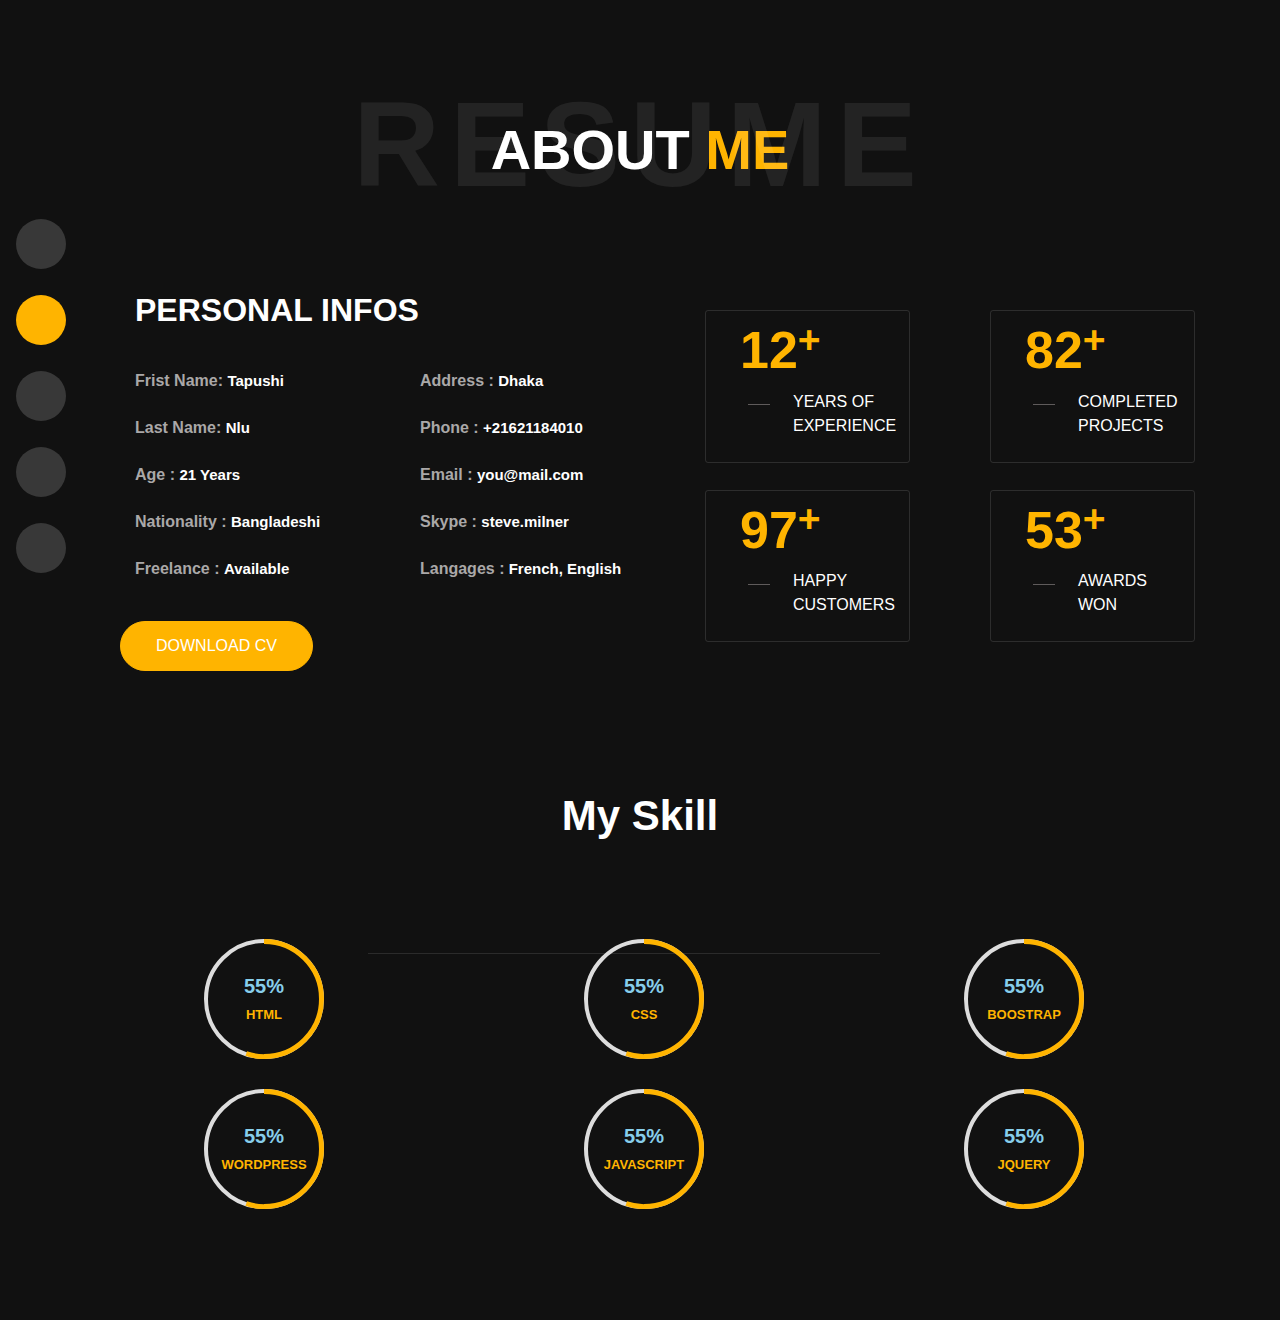
==== about.html @ 579e6ef4 "first commit" ====
<!DOCTYPE html>
<html lang="en">
<head>
   <!-- Required meta tags -->
   <meta charset="utf-8">
   <meta name="viewport" content="width=device-width, initial-scale=1, shrink-to-fit=no">
   <!-- Bootstrap CSS -->
   <link rel="stylesheet" href="https://maxcdn.bootstrapcdn.com/bootstrap/4.0.0/css/bootstrap.min.css">
       <!--wow js/animate.min. css-->

       <link rel="stylesheet" href="assets/css/circle.css">
   <link rel="stylesheet" href="assets/css/style.css">
   <link rel="stylesheet" href="assets/css/main.css">
   <title>About</title>
</head>
<body>

        <!--================Header Menu Area =================-->
        <header class="header_area home_menu">
            <div class="main_menu">
                <div class="col-md-12 d-lg-none d-xl-none">
                    <nav class="navbar navbar-expand-lg navbar-light">
                        <div class="container box_1620">
                            <!-- Brand and toggle get grouped for better mobile display -->
                            <a class="navbar-brand logo_h" href="index.html"><img src="img/logo.png" alt=""></a>
                            <button class="navbar-toggler" type="button" data-toggle="collapse" data-target="#navbarSupportedContent" aria-controls="navbarSupportedContent" aria-expanded="false" aria-label="Toggle navigation">
                                <i class="fa fa-bars" aria-hidden="true"></i>
                            </button>
                            <!-- Collect the nav links, forms, and other content for toggling -->
                            <div class="collapse navbar-collapse offset" id="navbarSupportedContent">
                                <ul class="nav navbar-nav menu_nav ml-auto">
                                    <li class="nav-item"><a class="nav-link" href="index.html">Home</a></li> 
                                    <li class="nav-item active"><a class="nav-link" href="about.html">About</a></li> 
                                    <li class="nav-item"><a class="nav-link" href="contact.html">contact</a>

                                    <li class="nav-item"><a class="nav-link" href="portfolio.html">portfolio</a></li>
                                    <li class="nav-item"><a class="nav-link" href="blog.html">blog</a></li>
                                </ul>
                                <ul class="nav navbar-nav navbar-right">
                                    <li class="nav-item"><a href="#" class="search"><i class="lnr lnr-magnifier"></i></a></li>
                                </ul>
                            </div> 
                        </div>
                    </nav>
                </div>

            </div>
        </header>
        <!--================Header Menu Area =================-->


<section class="main">
    <div class="row">
<div class="col-md-2 d-none d-lg-block  d-xl-block">
    <nav class="navbar navbar-expand-lg navbar-light">
        <div class="collapse navbar-collapse" id="navbarNav">
            <button class="navbar-toggler" type="button" data-toggle="collapse" data-target="#navbarNav" aria-controls="navbarNav" aria-expanded="false" aria-label="Toggle navigation">

                <i class="fa fa-bars" aria-hidden="true"></i>
              </button>
            <div class="benner-end">

                <ul>
                    <li><a href="index.html"><i class="fa fa-home" aria-hidden="true"></i><h2>Home</h2></a></li>
                </ul>
                <ul>
                    <li class="active"><a href="about.html"><i class="fa fa-user" aria-hidden="true"></i><h2>About</h2></a></li>
                </ul>
                <ul>
                    <li><a href="portfolio.html"><i class="fa fa-briefcase" aria-hidden="true"></i></i><h2>Portfolio</h2></a></li>
                </ul>
                <ul>
                    <li><a href="contact.html"><i class="fa fa-envelope-open" aria-hidden="true"></i><h2>Contact</h2></a></li>
                </ul>
                <ul>
                    <li><a href="blog.html"><i class="fa fa-comments" aria-hidden="true"></i></i><h2>Blog</h2></a></li>
                </ul>
            </div>
        </div>
      </nav>
</div>


    </div>
</section>

<section id="about-section">
    <div class="container">
        <div class="row">
            <div class="col-md-12 text-center">
                <div class="about-heading">
                    <h1>
                        RESUME
                    </h1>
                    <h2>ABOUT <span>ME</span></h2>
                </div>
            </div>
                <div class="col-12 col-lg-5 col-xl-6">

                    <h2 class="infos">PERSONAL INFOS</h2>
                    <div class="row">
                        <div class="col-6 col-sm-6">
                            <div class="details">
                               <ul>
                                   <li><p>Frist Name: <span class="title">Tapushi</span></p></li>
                               </ul> 
                               <ul>
                                <li><p>Last Name: <span class="title">Nlu</span></p></li>
                               </ul> 
                            <ul>
                                <li><p>Age :  <span class="title">21 Years</span></p></li>
                            </ul> 
                            <ul>
                                <li><p>Nationality :  <span class="title">Bangladeshi</span></p></li>
                            </ul> 
                            <ul>
                                <li><p>Freelance :  <span class="title">Available</span></p></li>
                            </ul> 
                            </div>
                        </div>
                        <div class="col-6 col-sm-6">
                            <div class="details">
                               <ul>
                                   <li><p>Address : <span class="title">Dhaka</span></p></li>
                               </ul> 
                               <ul>
                                <li><p>Phone : <span class="title">+21621184010</span></p></li>
                               </ul> 
                            <ul>
                                <li><p>Email : <span class="title">you@mail.com</span></p></li>
                            </ul> 
                            <ul>
                                <li><p>Skype :  <span class="title">steve.milner</span></p></li>
                            </ul> 
                            <ul>
                                <li><p>Langages :<span class="title"> French, English</span></p></li>
                            </ul>  
                            </div>
                        </div>
                        <div class="btnm">
                            <button class="btn btn-info">DOWNLOAD CV</button>
                        </div>


                    </div>

                </div>






                <div class="col-12 col-lg-7 col-xl-6 mt-5 mt-lg-0">

                    <div class="row">
                        <div class="col-6">
                            <div class="details1">
                                <h3>12 <span><sup>+</sup></span> </h3>
                                <p>YEARS OF <br>
                                    EXPERIENCE</p>
                            </div>
                            <div class="details1">
                                <h3>97 <span><sup>+</sup></span> </h3>
                                <p>HAPPY <br>
                                    CUSTOMERS</p>
                            </div>
                        </div>
                        <div class="col-6">
                            <div class="details1">
                                <h3>82 <span><sup>+</sup></span> </h3>
                                <p>COMPLETED <br>
                                    PROJECTS</p>
                            </div>
                            <div class="details1">
                                <h3>53 <span><sup>+</sup></span> </h3>
                                <p>AWARDS <br>
                                    WON</p>
                            </div>
                        </div>
                    </div>

                </div>
              
        </div>
    </div>
</section>

<!--circularjs section-->
<section class="circularjs">
    <div class="container">
      <div class="row">
        <div class="col-md-12 text-center">
          <div class="tittle-h2">
            <h2>My Skill</h2>
          </div>
        </div>
            <div class="col-md-4 col-4">
              <div class="circularjs-inner">
                  <div class="circlebar" data-circle-startTime=0 data-circle-maxValue="90"
                   data-circle-dialWidth=5 data-circle-size="120px" data-circle-type="progress">
                      <div class="loader-bg">
                          <div class="text"></div>
                          <h1>HTML</h1>
                      </div>
                  </div>
              </div>
            </div>  
          <div class="col-md-4 col-4">
              <div class="circularjs-inner">
                  <div class="circlebar" data-circle-startTime=0 data-circle-maxValue="85"
                   data-circle-dialWidth=5 data-circle-size="120px" data-circle-type="progress" data-circle-skin="blue">
                      <div class="loader-bg">
                          <div class="text"></div>
                          <h1>CSS</h1>
                      </div>
                  </div>
              </div>
          </div>
          <div class="col-md-4 col-4">
              <div class="circularjs-inner">
                  <div class="circlebar" data-circle-startTime=0 data-circle-maxValue="93"
                   data-circle-dialWidth=5 data-circle-size="120px" data-circle-type="progress" data-circle-skin="green">
                      <div class="loader-bg">
                          <div class="text"></div>
                          <h1>BOOSTRAP</h1>
                      </div>
                  </div>
              </div>
          </div>

            <div class="col-md-4 col-4">
              <div class="circularjs-inner">
                  <div class="circlebar" data-circle-startTime=0 data-circle-maxValue="95"
                   data-circle-dialWidth=5 data-circle-size="120px" data-circle-type="progress">
                      <div class="loader-bg">
                          <div class="text"></div>
                          <h1>WORDPRESS</h1>
                      </div>
                  </div>
              </div>
            </div>  
          <div class="col-md-4 col-4">
              <div class="circularjs-inner">
                  <div class="circlebar" data-circle-startTime=0 data-circle-maxValue="85"
                   data-circle-dialWidth=5 data-circle-size="120px" data-circle-type="progress" data-circle-skin="blue">
                      <div class="loader-bg">
                          <div class="text"></div>
                          <h1>JAVASCRIPT</h1>
                      </div>
                  </div>
              </div>
          </div>
          <div class="col-md-4 col-4">
              <div class="circularjs-inner">
                  <div class="circlebar" data-circle-startTime=0 data-circle-maxValue="75"
                   data-circle-dialWidth=5 data-circle-size="120px" data-circle-type="progress" data-circle-skin="green">
                      <div class="loader-bg">
                          <div class="text"></div>
                          <h1>JQUERY</h1>
                      </div>
                  </div>
              </div>
          </div>
        </div>  
    </div>
  </section>
  <!--circularjs section-->










<script src="https://code.jquery.com/jquery-3.2.1.slim.min.js"></script>
<script src="https://cdnjs.cloudflare.com/ajax/libs/popper.js/1.12.9/umd/popper.min.js"></script>
<script src="https://maxcdn.bootstrapcdn.com/bootstrap/4.0.0/js/bootstrap.min.js"></script>
<script src="https://kit.fontawesome.com/362a8862fb.js"></script> 
<script src="assets/js/circle.js"></script>
<script>
  $(document).ready(function() {
      $(".circlebar").Circlebar({
          maxValue: 20,
          fontColor: "#000",
          fontSize: "14px",
          triggerPercentage: true,
      });
  });
</script>

</body>
</html>
---- assets/css/circle.css ----
.loader {
    position: relative;
    float:left;
    user-select: none;
    box-sizing: border-box;
    width: 250px;
    height: 250px;
}
.loader-bg {
    width: 100%;
    height: 100%;
    border-radius: 50%;
    box-sizing: border-box;
    display: flex;
    align-items: center;
    justify-content: center;
}
.spinner-holder-one {
    position: absolute;
    top:0;
    left:0;
    overflow: hidden;
    width: 50%;
    height: 50%;
    background: transparent;
    box-sizing: border-box;
}
.spinner-holder-two {
    position: absolute;
    top:0;
    left:0;
    overflow: hidden;
    width: 100%;
    height: 100%;
    background: transparent;
    box-sizing: border-box;
}
.loader-spinner {
    width: 200%;
    height: 200%;
    border-radius: 50%;
	border: 5px solid#FFB400;
    box-sizing: border-box;
}  
  .animate-0-25-a {
    transform: rotate(90deg);
    transform-origin: 100% 100%;
}
.animate-0-25-b {
    transform: rotate(-90deg);
    transform-origin: 100% 100%;
}
.animate-25-50-a {
    transform: rotate(180deg);
    transform-origin: 100% 100%;
}
.animate-25-50-b {
    transform: rotate(-90deg);
    transform-origin: 100% 100%;
}
.animate-50-75-a {
    transform: rotate(270deg);
    transform-origin: 100% 100%;
}
.animate-50-75-b {
    transform: rotate(-90deg);
    transform-origin:100% 100%;
}
.animate-75-100-a {
    transform: rotate(0deg);
    transform-origin: 100% 100%;
}
.animate-75-100-b {
    transform: rotate(-90deg);
    transform-origin: 100% 100%;
}
.text {
    text-align: center;
    font-size: 20px;
    color: rgb(135, 206, 235);
    font-weight: bold;
    margin-top: -26px;
}
---- assets/css/style.css ----
* {
  margin: 0;
  padding: 0;
}
body {
  background: #111111;
}

.ml-auto,
.mx-auto {
  background: #ffb400;
  text-align: center;
}
.navbar-light .navbar-nav .active {
  color: #111111;
}
.navbar-light .navbar-nav .nav-link {
  color: #fff;
  font-size: 16px;
  font-weight: 700;
  text-transform: uppercase;
}

.main {
  width: 100%;
  position: fixed;
  z-index: 12301;
}
.box-inner {
  position: fixed;
  height: 200%;
  width: 100%;
  transform: rotate(-30deg);
  left: -75%;
  top: -34%;
  background: #ffb400;
}

.img-box img {
  position: relative;
  right: 15px;
  box-shadow: 26px 26px 0px -5px #ffb400;
  border-radius: 15px;
  height: 540px;
  object-fit: contain;
  margin-left: 60px;
}
.img-wrap {
  background: #111;
  height: 576px;
  width: 100%;
  z-index: 123;
  position: relative;
  top: 39px;
}
.benner-right {
  padding: 180px 115px 0px 15px;
}
.benner-right h6 {
  color: #eee;
  font-size: 22px;
  font-weight: 400;
}
.benner-right h1 {
  color: #fff;
  font-size: 42px;
  line-height: 45px;
  font-weight: 700;
  margin: 18px 0 10px;
}
span {
  color: #ffb400;
}
.benner-right p {
  color: #fff;
  margin: 25px -114px 34px 0px;
  font-size: 17px;
  line-height: 35px;
}
.btn {
  padding: 12px 35px;
  border-radius: 35px;
  text-transform: uppercase;
}
.btn-info {
  background: #ffb400;
  border-color: #ffb400;
}

/*about-section-start*/
#about-section {
  padding: 100px 0px 50px 0px;
}
#about-section::after {
  content: "";
  position: absolute;
  height: 1px;
  width: 40%;
  background: #ffffff1c;
  right: 400px;
  bottom: -6%;
}
.infos {
  color: #fff;
  font-weight: 700;
  padding: 0px 0px 10px 0px;
}

.about-heading {
  padding: 16px 0px 100px 0px;
}
.about-heading h1 {
  font-size: 120px;
  left: 0;
  letter-spacing: 10px;
  line-height: 0.7;
  position: absolute;
  right: 0;
  top: 23%;
  font-weight: 800;
  transform: translateY(-50%);
  color: rgba(255, 255, 255, 0.08);
}
.about-heading h2 {
  font-size: 56px;
  color: #fff;
  font-weight: 900;
}
.details {
  color: #aaa8a8;
  font-size: 16px;
  font-weight: bold;
}
.details1 {
  border: 1px solid #53515170;
  padding: 8px 34px;
  margin-bottom: 27px;
  border-radius: 3px;
  position: relative;
  z-index: -123;
}
.details1 h3 {
  font-size: 52px;
  font-weight: 700;
  color: #ffb400;
  margin-right: -10px;
}
.details1 h3 span {
  color: #ffb400;
  margin-top: 4px;
  position: absolute;
}
.details1 p {
  margin-left: 53px;
  color: #fff;
}
.details1 p::before {
  content: "";
  width: 11%;
  height: 1px;
  background: #797474bf;
  position: absolute;
  top: 62%;
  left: 42px;
}
.about-right {
  width: 50px;
  height: 50px;
  border: 1px solid #fff;
}
.wrapper {
  padding: 100px 0px;
}
.wrapper h2 {
  color: #fff;
  padding: 0px 0px 20px 0px;
  font-weight: 600;
  font-size: 28px;
}
.title {
  color: #fff;
  font-size: 15px;
}
ul li {
  list-style: none;
  padding: 7px 0px 0px 0px;
}
.btnm {
  margin-left: 10px;
  margin-top: 24px;
}

/*Portfolio section start*/
#portfolio-section {
  width: 100%;
  padding: 100px 0px;
  position: absolute;
  z-index: -123;
}
.btn-success {
  padding: 8px 18px;
  border-radius: 6px;
  background: #ffc107cc;
  border-color: #ffc1078c;
}

/*CONTACT SECTION START*/
#contact-section {
  width: 100%;
  padding: 80px 0px 50px 0px;
  z-index: -123;
  position: absolute;
}
.contact-inner {
  padding: 100px 0px;
  color: #fff;
}
.contact-inner h4 {
  font-size: 26px;
}
.contact-inner p {
  font-size: 16px;
  padding: 15px 0px;
}
.icon {
  margin-top: -100px;
}
.icon1 {
  padding: 0px 0px 25px;
}

.icon ul li a {
  padding: 10px;
}
.con {
  margin-top: -45px;
  margin-left: 35px;
}
.icon1 a i {
  display: inline-block;
  color: #ffb400;
  font-size: 33px;
}
.icon1 p {
  display: inline-block;
  color: #ffffffbf;
  padding: 0px 10px 0px;
}
.icon1 h6 {
  color: #fff;
  margin-left: 7px;
  margin-top: -11px;
  font-weight: 600;
}
.form {
  padding: 100px 0px;
}
input {
  background: #252525;
  border-color: #252525;
  padding: 12px 32px;
  color: #ffffff9c;
  border-radius: 50px;
  margin-bottom: 20px;
  width: 215px;
  margin-left: 15px;
  font-size: 14px;
}
textarea {
  background: #252525;
  border-color: #252525;
  border-radius: 30px;
  color: #ffffff9c;
  font-size: 14px;
  margin: 20px 0px 20px 10px;
  padding: 19px 30px;
}
.btnn {
  margin-left: 20px;
}

/*blog section start*/
#blog-section {
  width: 100%;
  padding: 100px 0px;

  z-index: -123;
}

.blog-img {
  overflow: hidden;
  border-bottom: 5px solid #ffb400;
}
.blog-img img {
  width: 100%;
  transition: all 0.7s ease-in-out;
}
.blog-img1 img {
  width: 100%;
  transition: all 0.7s ease-in-out;
}
.blog-wrap:hover .blog-img img {
  transform: scale(1.2);
  transition: all 0.7s ease-in-out;
  width: 100%;
}

.text1 {
  color: #fff !important;
  padding: 20px;
  position: relative;
  margin-bottom: 30px;
  background: #252525;
}
.text1 h4 {
  font-size: 22px;
  font-weight: 700;
}
.text1 p {
  padding: 14px 0px 0px;
  color: #ddd;
}
.blog-wrap:hover .text1 h4 {
  color: #ffb400;
  transition: 0.3s all;
}
.btn-info:hover {
  background: transparent;
  border: 2px solid#fff;
}
.benner-end {
  top: 21%;
  position: fixed;
}
.benner-end ul {
  padding: 30px 0;
  list-style: none;
  display: block;
  background: transparent;
  position: relative;
}
.benner-end ul li {
  width: 50px;
  height: 50px;
  background: #bbbbbb3b;
  border-radius: 50%;
  text-align: center;
  position: relative;
  float: right;
  line-height: 33px;
  font-size: 19px;
}
.active {
  background: #ffb400 !important;
}
.benner-end ul:hover li {
  background: transparent;
  transition: all 0.3s;
}
.benner-end h2 {
  position: absolute;
  top: 0px;
  color: #fff;
  font-size: 15px;
  background: transparent;
  visibility: hidden;
  z-index: -153;
  padding: 15px 17px 15px 63px;
  border-radius: 40px;
  text-transform: uppercase;
  border: 1px solid #b3b3b266;
  font-weight: bold;
  background: #ffb400;
}
.benner-end ul:hover h2 {
  visibility: visible;
  z-index: 12;
  transition: all 0.3s;
}
.fa,
.fas {
  z-index: 200;
  position: relative;
  color: #fff;
}

/* mixitup*/
.filter {
  width: 100%;
  padding: 40px 0;
}

.portfolio .item {
  width: 100%;
  position: relative;
  margin: 15px 0;
}
.item-hover {
  width: 100%;
  position: absolute;
  top: 0;
  left: 0;
  right: 0;
  bottom: 0;
  background: #dc3545a1;
  text-align: center;
  transform: scale(0);
  transition: 0.3s;
}
.portfolio .item:hover .item-hover {
  transform: scale(1);
}
.portfolio .item {
  overflow: hidden;
}
.portfolio .item:hover img {
  transform: scale(1.2);
  overflow: hidden;
  transition: all 0.7s ease-in-out;
}
.portfolio .item:hover {
  box-shadow: 0px 1px 15px #0009;
}
.item-hover .fa {
  color: #fff;
  font-size: 60px;
  display: inline-block;
  position: absolute;
  top: 50%;
  left: 50%;
  transform: translate(-50%, -50%);
}
.box {
  width: 286px;
  height: 277px;
  background: #00dee5;
  border-right: 14px solid #fff;
  border-bottom: 14px solid #fff;
}
.box img {
  margin-left: 12px;
  margin-top: 12px;
}
/* mixitup*/

/*circular progressbar*/
.circularjs {
  width: 100%;
  padding: 70px 0;
  padding-bottom: 171px;
}
.circularjs-inner {
  width: 100%;
  margin: 0 auto;
  position: relative;
  top: 50%;
  left: 34%;
}
.tittle-h2 {
  width: 100%;
  position: relative;
}

.tittle-h2 h2 {
  font-size: 42px;
  font-weight: 700;
  color: #fff;
}
.circlebar {
  width: 120px;
  height: 120px;
  background: transparent;
  margin: 15px 0;
}
.loader-bg {
  width: 100%;
  position: relative;
}
.loader-bg::after {
  content: "";
  position: absolute;
  width: 100%;
  height: 100%;
  border: 4px solid #ddd;
  border-radius: 50%;
  top: 0;
  left: 0;
  right: 0;
  bottom: 0;
}
.loader-bg h1 {
  position: absolute;
  bottom: 28px;
  font-weight: 700;
  color: #ffb400;
  font-size: 13px;
}

.yellow .loader-spinner {
  border-color: #ffb400;
}
.green .loader-spinner {
  border-color: #ffb400;
}
.purple .loader-spinner {
  border-color: #ffb400;
}
.blue .loader-spinner {
  border-color: #ffb400;
}

/*circular progressbar*/
.btn:hover {
  background: transparent;
  border: 2px solid #ffb400db;
}
a {
  color: white;
}
.btn:hover a {
  text-decoration: none;
  color: #dd9d02;
}

.icon2 {
  margin-top: -13px;
  margin-left: -11px;
}
.icon2 ul {
  float: left;
}
.icon2 ul li {
  float: left;
}

.fab,
.far {
  font-weight: 400;
  width: 40px;
  height: 40px;
  background: #bbbbbb3b;
  border-radius: 50px;
  text-align: center;
  line-height: 39px !important;
  color: #ffb400;
}
---- assets/css/main.css ----
/* 
(Small devices,more then 319.98px)
*/
@media (max-width: 319.99px) {
  .benner-end {
    top: 3%;
    position: fixed;
    left: 4%;
  }
.img-box img {
    height: 410px;
  }
  .benner-right {
    padding: 40px 0px 0px 15px;
}
.img-wrap {
  height: 478px;
}
.benner-right h1 {
  font-size: 31px;
}
.benner-right p {
  margin: 25px 14px 34px 0px;
}
.btn {
  margin-bottom: 32px;
}
.about-heading h1 {
  font-size: 50px;
}
.about-heading h2 {
  font-size: 34px;
}










}

/* 
Small devices (portrait phones,less then 576px)
*/

@media (min-width: 320px) and (max-width: 575.98px) {
.benner-end {
    top: 3%;
    position: fixed;
    left: 2%;
  }
.img-box img {
    height: 410px;
    width: 400px;
  }
  .benner-right {
    padding: 50px 0px 0px 15px;
    text-align: center;
}
.about-heading {
  padding: 16px 0px 87px 0px;
}
.form {
  padding: 25px 0px;
}
.contact-inner {
  padding: 30px 0px 100px;
}
.img-wrap {
  height: 478px;
  text-align: center;
}
.benner-right h1 {
  font-size: 31px;
}
.benner-right p {
  margin: 25px 14px 34px 0px;
}
.btn {
  margin-bottom: 32px;
}
.about-heading {
  padding: 16px 0px 25px 0px;
}
.about-heading h1 {
  font-size: 79px;
  top: 39%;
}
#portfolio-section {
  padding: 25px 0px;
}
.about-heading h2 {
  font-size: 46px;
}
.wrapper {
  padding: 20px 0px;
}
.details1 p {
  margin-left: 0px;
}
.details1 p::before {
  width: 0%;
}
.btn {
  padding: 8px 15px;
}
.details {
  font-size: 14px;
}
.circularjs {
  padding: 0px;
}
.circularjs-inner {
  margin: -20px 0px 0px 20px;
  left: -17%;
}

.tittle-h2 {
  margin-bottom: 32px;
}
#about-section::after {
  right: 113px;
  bottom: -70%;
  width: 300px;
}
.blog-wrap{
  padding: 20px 10px;
}
.padd {
  margin-bottom: 19px;
}
input {
  width: 100%;
  }
  textarea {
    width: 100%;
  }
  .infos {
    padding: 40px 0px 10px 0px;
}
.btnm {
  padding: 0px 0px 50px 0px;
}



}


  /* 
Small devices (landscape phones, 576px and up)
  */
  
  @media (min-width: 576px) and (max-width: 767.98px) {

    .benner-end {
      top: 3%;
      position: fixed;
    
    }
  .img-box img {
      height: 410px;
      width: 400px;
    }
.benner-right {
      text-align: center;
      padding: 0px
  }
  .img-wrap {
    height: 478px;
    text-align: center;
  }
  .benner-right h1 {
    font-size: 31px;
  }
  .benner-right p {
    margin: 25px 14px 34px 0px;
  }
  .btn {
    margin-bottom: 32px;
  }
  .blog-wrap{
    padding: 20px 10px;
  }
  .about-heading h1 {
    font-size: 80px;
    top: 44%;
}
.about-heading h2 {
  font-size: 50px;
}
input {
width: 100%;
}
textarea {
  width: 100%;
}
.padd {
  margin-bottom: 19px;
}
#portfolio-section {
  padding: 10px;
}
.about-heading {
  padding: 16px 0px 10px 0px;
}
.about-heading h2 {
  font-size: 50px;
}
.circularjs-inner {
  margin: -20px 0px 0px 20px;
  left: -2%;
}

#about-section::after {
  right: 202px;
  bottom: -74%;
}
.benner-right p {
  font-size: 18px;

}
.infos {
  padding: 40px 0px 10px 0px;
}
.btnm {
  padding: 0px 0px 50px;
}














  }


  /* 
Medium devices (tablets, 768px and up)
  */
  
  @media (min-width: 768px) and (max-width: 991.98px) {
  .benner-right {
      padding: 184px 115px 0px 15px;
  }
  .benner-right {
    padding: 75px 0px 0px 0px;
}
.benner-end {
  top: 10%;
}
.img-box img {
  height: 449px;
}
.benner-right p {
  margin: 25px -12px 34px 0px;
  font-size: 15px;
}
input {
  width: 100%;
  }
  textarea {
    width: 100%;
  }
  .about-heading h1 {
    font-size: 105px;
}
#portfolio-section {
  padding: 30px;
}
.about-heading {
  padding: 16px 0px 10px 0px;
}
.about-heading h2 {
  font-size: 56px;
}
.about-heading h1 {
  font-size: 90px;
  top: 48%;
}
.padd {
  margin-bottom: 19px;
}
#about-section::after {
  right: 237px;
}
.details1 p {
  margin-left: 28px;
}
.details1 p::before {
  left: 16px;
}
.about-heading {
  padding: 58px 0px 48px 0px;
}

#about-section {
  padding: 30px 0px 50PX 0PX;
}

#about-section::after {

  bottom: -62%;
}














  }


  /* 
Large devices (Desktops, 992px and up)
  */
  
  @media (min-width: 992px) and (max-width: 1199.98px) {
    input {
      width: 100%;
      }
      textarea {
        width: 100%;
      }

      .details {
        margin-left: 50px;
    }
    .infos {
      padding: 0px 0px 24px 0px;
      margin-left: 50px;
  }
  .details1 {
    margin-top: 19px;
    margin-left: 50px;
}
.btnm {
  margin-left: 50px;
}
ul li {
  padding: 2px 0px 0px 0px;
}
#about-section::after {
  right: 357px;
  bottom: -19%;
}








  }
    

  /* 
Extra large devices (large desktops, 1200px and up)
  */
  
  @media (min-width: 1200px) {
    input {

      width: 162px;

  }

  .infos {
    padding: 0px 0px 24px 0px;
    margin-left: 50px;
}
.details {

  margin-left: 50px;
}
.details1 {
  margin-top: 19px;
  margin-left: 50px;
}
.btnm {
margin-left: 50px;
}
textarea {
  width: 100%;

}









  }
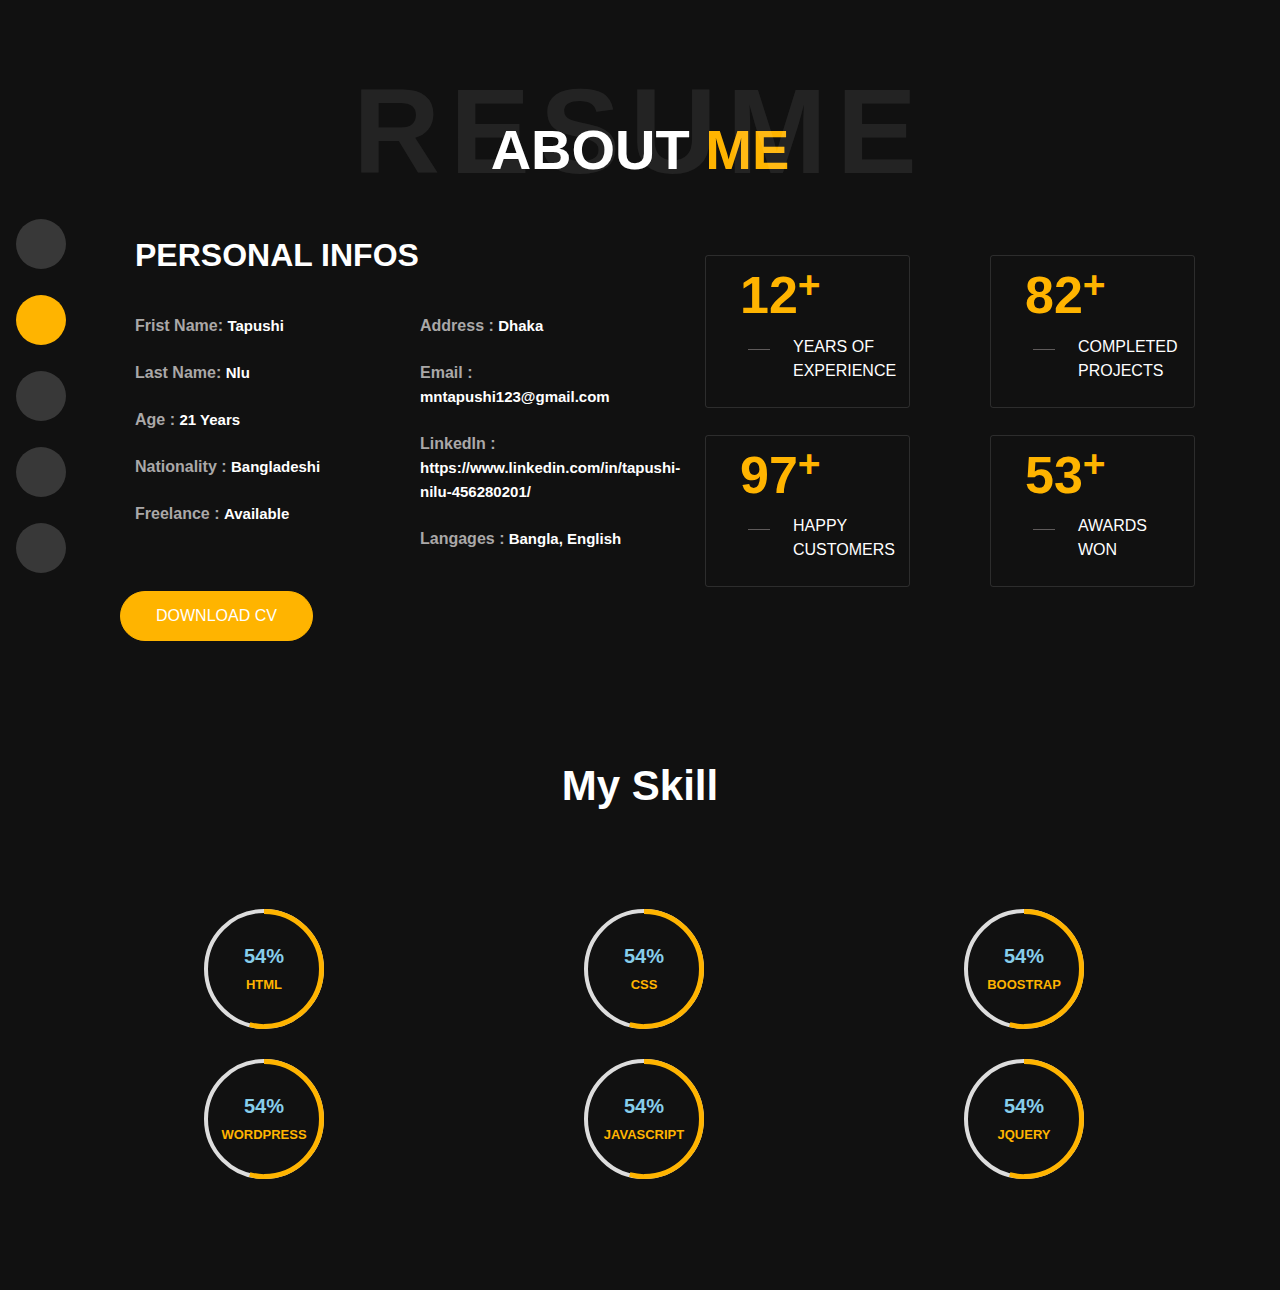
==== commit a29cb195: "css added" ====
--- a/about.html
+++ b/about.html
@@ -123,17 +123,15 @@
                                <ul>
                                    <li><p>Address : <span class="title">Dhaka</span></p></li>
                                </ul> 
-                               <ul>
-                                <li><p>Phone : <span class="title">+21621184010</span></p></li>
-                               </ul> 
-                            <ul>
-                                <li><p>Email : <span class="title">you@mail.com</span></p></li>
-                            </ul> 
-                            <ul>
-                                <li><p>Skype :  <span class="title">steve.milner</span></p></li>
-                            </ul> 
-                            <ul>
-                                <li><p>Langages :<span class="title"> French, English</span></p></li>
+                               
+                            <ul>
+                                <li><p>Email : <span class="title">mntapushi123@gmail.com</span></p></li>
+                            </ul> 
+                            <ul>
+                                <li><p>LinkedIn :  <span class="title">https://www.linkedin.com/in/tapushi-nilu-456280201/</span></p></li>
+                            </ul> 
+                            <ul>
+                                <li><p>Langages :<span class="title"> Bangla, English</span></p></li>
                             </ul>  
                             </div>
                         </div>
--- a/assets/css/style.css
+++ b/assets/css/style.css
@@ -91,7 +91,7 @@
 #about-section {
   padding: 100px 0px 50px 0px;
 }
-#about-section::after {
+/* #about-section::after {
   content: "";
   position: absolute;
   height: 1px;
@@ -99,7 +99,7 @@
   background: #ffffff1c;
   right: 400px;
   bottom: -6%;
-}
+} */
 .infos {
   color: #fff;
   font-weight: 700;
@@ -107,7 +107,7 @@
 }
 
 .about-heading {
-  padding: 16px 0px 100px 0px;
+  padding: 16px 0px 45px 0px;
 }
 .about-heading h1 {
   font-size: 120px;
